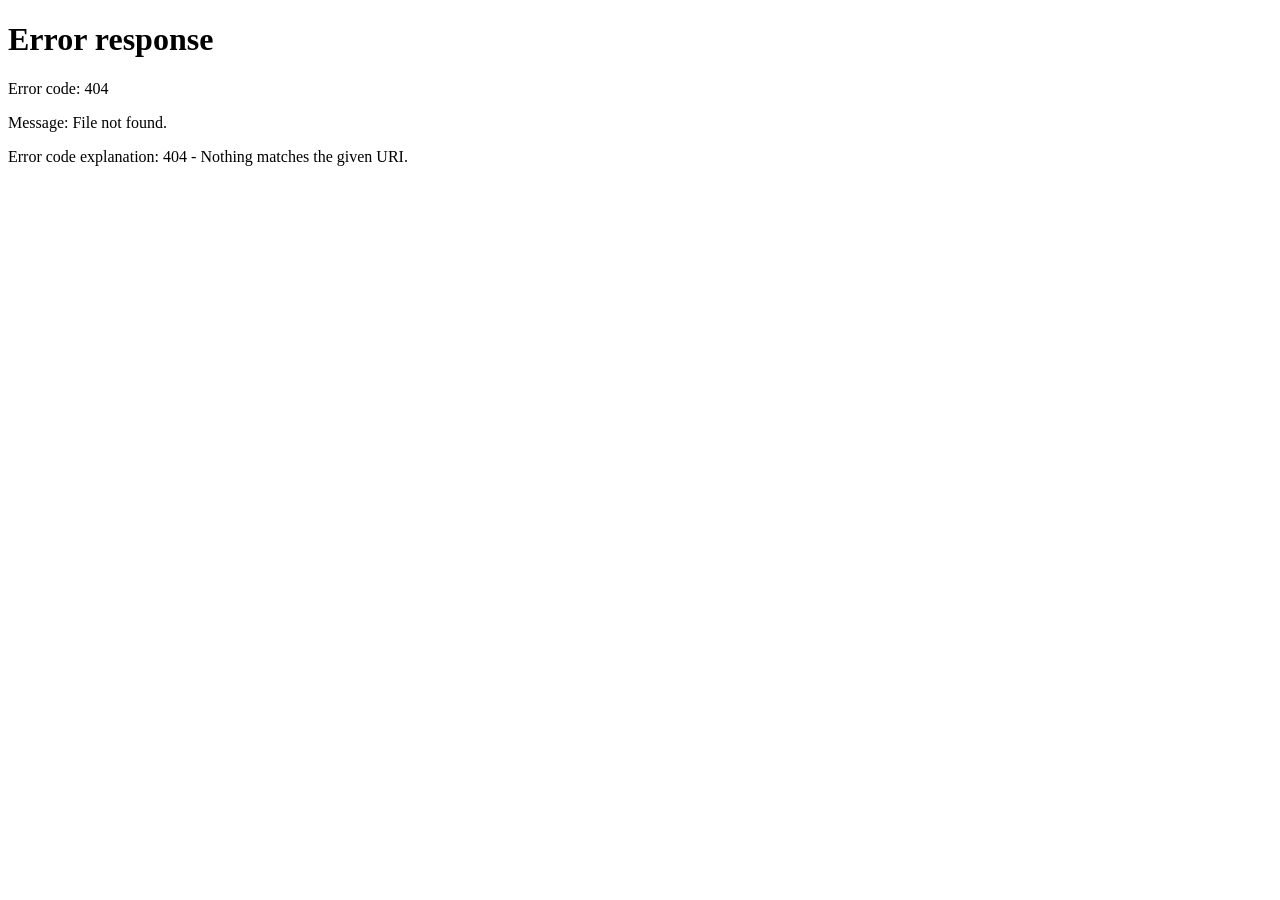
==== index.html @ f462ba38 "adding the index file" ====
<!DOCTYPE html>
<html lang="de">
<head>
    <meta charset="UTF-8">
    <meta name="viewport" content="width=device-width, initial-scale=1.0">
    <title>STACK BROS!</title>
    <meta http-equiv="refresh" content="0; url=Pages/HomePage/Home.html">
    <link rel="canonical" href="Pages/HomePage/Home.html">
</head>
<body>
    <p><a href="Pages/HomePage/Home.html">Hertz Ecke</a></p>
</body>
</html>
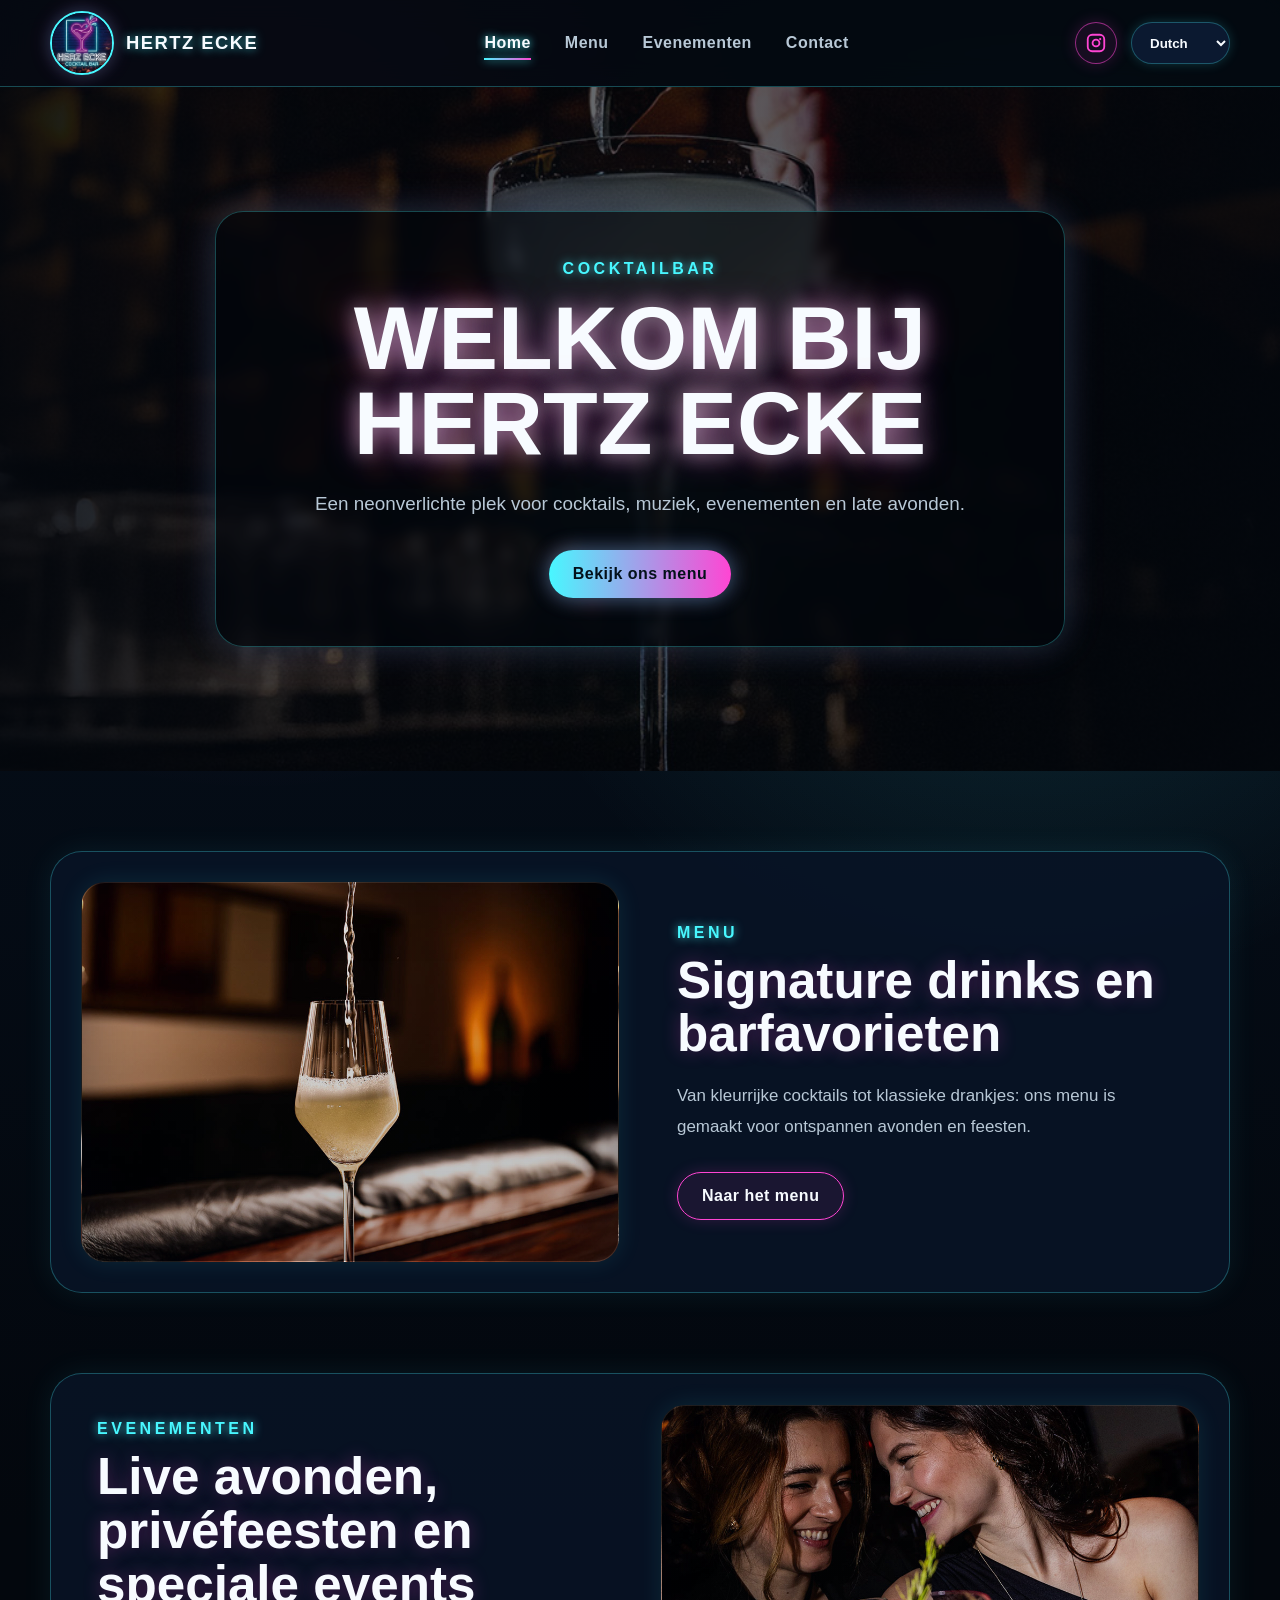
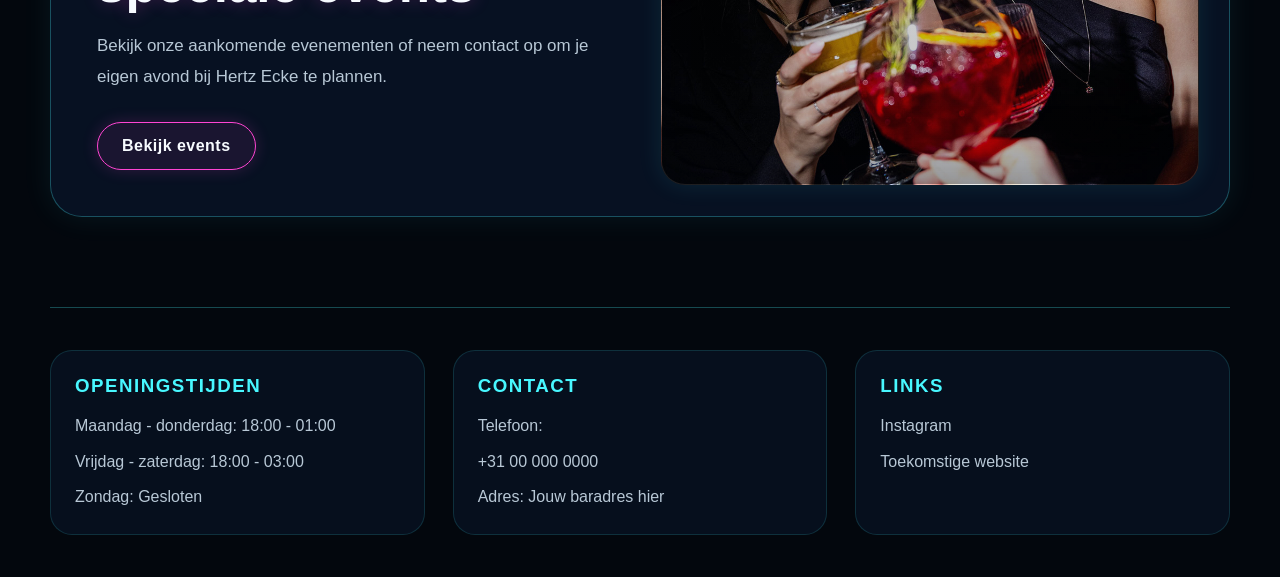
==== commit eb493def: "fixing a bug for naming the files" ====
--- a/index.html
+++ b/index.html
@@ -4,10 +4,10 @@
     <meta charset="UTF-8">
     <meta name="viewport" content="width=device-width, initial-scale=1.0">
     <title>STACK BROS!</title>
-    <meta http-equiv="refresh" content="0; url=Pages/HomePage/Home.html">
-    <link rel="canonical" href="Pages/HomePage/Home.html">
+    <meta http-equiv="refresh" content="0; url=pages/HomePage/Home.html">
+    <link rel="canonical" href="pages/HomePage/Home.html">
 </head>
 <body>
-    <p><a href="Pages/HomePage/Home.html">Hertz Ecke</a></p>
+    <p><a href="pages/HomePage/Home.html">Hertz Ecke</a></p>
 </body>
 </html>
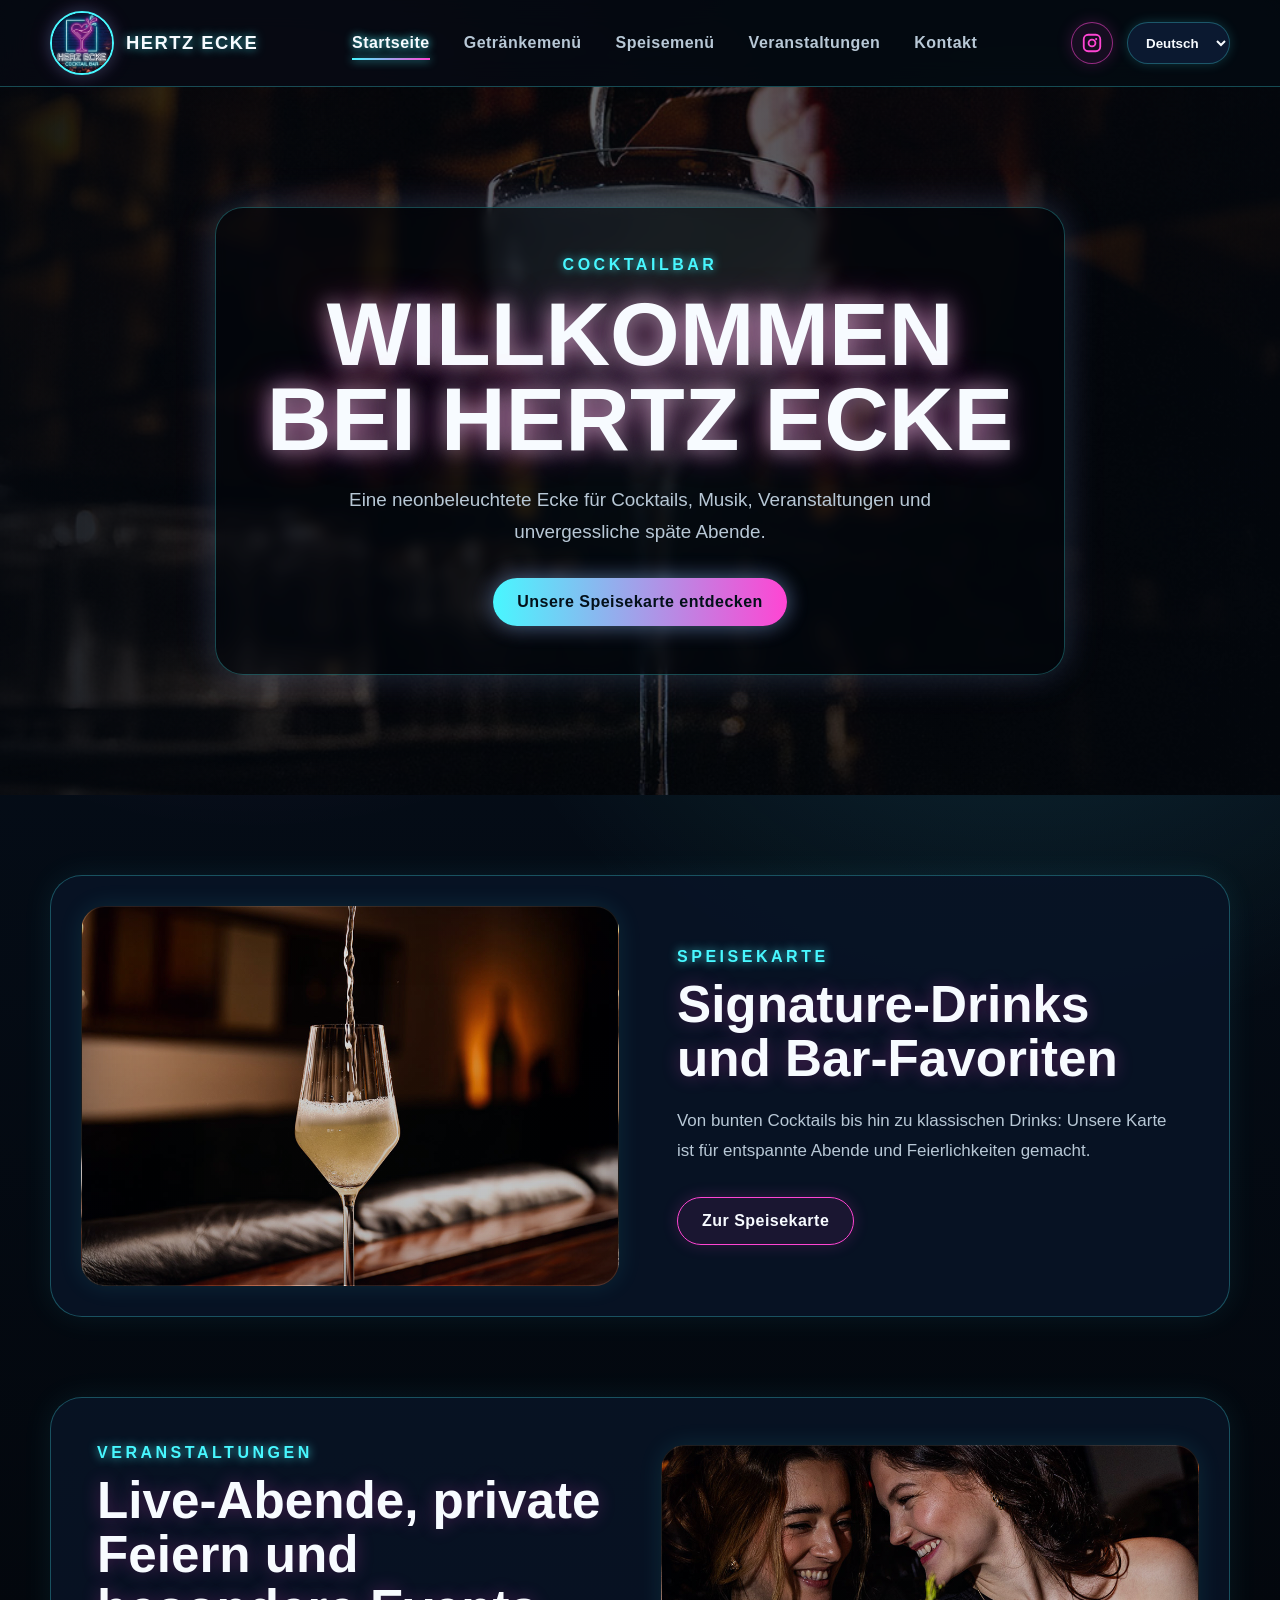
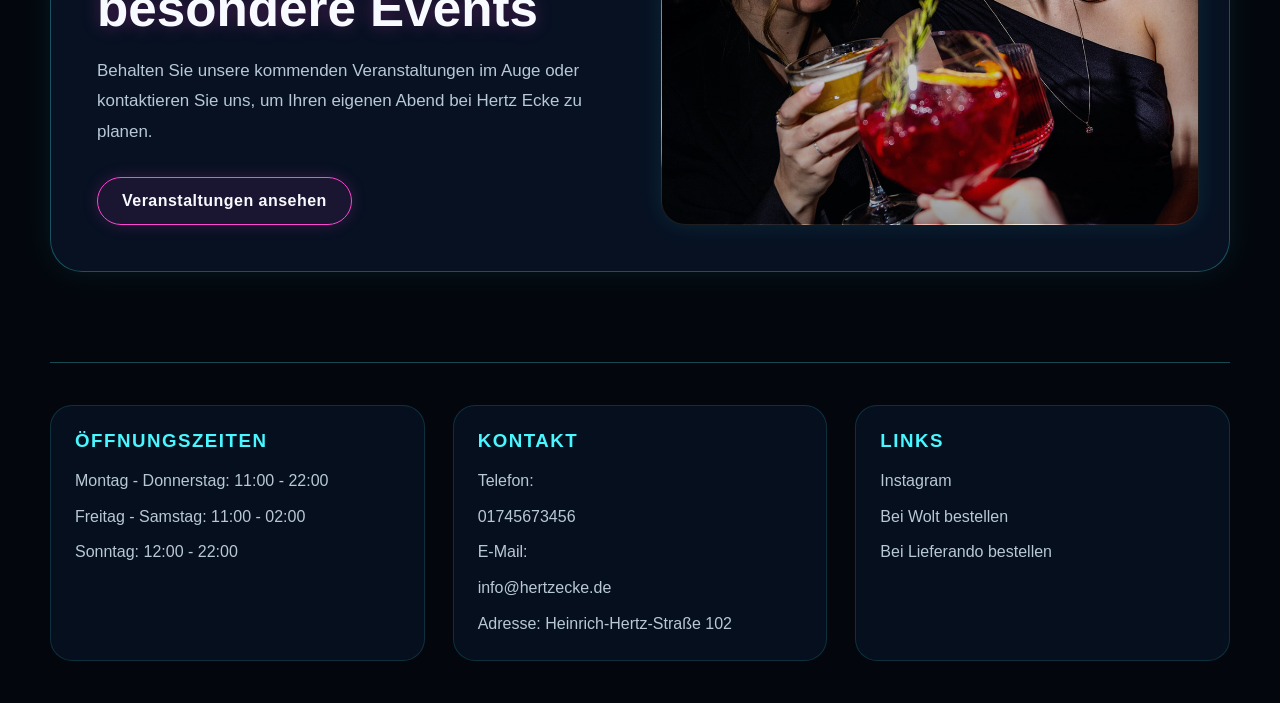
==== commit c27ffa86: "changing the structure of the files" ====
--- a/index.html
+++ b/index.html
@@ -1,13 +1,149 @@
 <!DOCTYPE html>
 <html lang="de">
+
 <head>
     <meta charset="UTF-8">
     <meta name="viewport" content="width=device-width, initial-scale=1.0">
-    <title>STACK BROS!</title>
-    <meta http-equiv="refresh" content="0; url=pages/HomePage/Home.html">
-    <link rel="canonical" href="pages/HomePage/Home.html">
+    <title>Hertz Ecke | Cocktailbar</title>
+    <link rel="shortcut icon" href="images/logo.jpg" type="image/x-icon">
+    <link rel="stylesheet" href="Home.css">
 </head>
+
 <body>
-    <p><a href="pages/HomePage/Home.html">Hertz Ecke</a></p>
+    <header class="site-header">
+        <nav class="navbar" aria-label="Hauptnavigation">
+            <a class="logo-link" href="index.html" aria-label="Hertz Ecke Startseite">
+                <img src="images/logo.jpg" alt="Hertz Ecke Logo" class="logo">
+                <span class="brand-name">Hertz Ecke</span>
+            </a>
+
+            <ul class="nav-links">
+                <li><a href="index.html" class="active" data-i18n="navHome">Startseite</a></li>
+                <li><a href="pages/MenuPage/DrinksMenu.html" data-i18n="navDrinksMenu">Getränkemenü</a></li>
+                <li><a href="pages/MenuPage/FoodMenu.html" data-i18n="navFoodMenu">Speisemenü</a></li>
+                <li><a href="pages/EventsPage/Events.html" data-i18n="navEvents">Veranstaltungen</a></li>
+                <li><a href="pages/ContactUsPage/ContactUs.html" data-i18n="navContact">Kontakt</a></li>
+            </ul>
+
+            <div class="nav-actions">
+                <a class="instagram-link"
+                    href="https://www.instagram.com/hertzecke/?utm_source=ig_web_button_share_sheet" target="_blank"
+                    rel="noopener noreferrer" aria-label="Instagram">
+                    <svg viewBox="0 0 24 24" aria-hidden="true">
+                        <path
+                            d="M7.8 2h8.4A5.8 5.8 0 0 1 22 7.8v8.4a5.8 5.8 0 0 1-5.8 5.8H7.8A5.8 5.8 0 0 1 2 16.2V7.8A5.8 5.8 0 0 1 7.8 2Zm0 2A3.8 3.8 0 0 0 4 7.8v8.4A3.8 3.8 0 0 0 7.8 20h8.4a3.8 3.8 0 0 0 3.8-3.8V7.8A3.8 3.8 0 0 0 16.2 4H7.8Zm8.75 2.5a1.2 1.2 0 1 1 0 2.4 1.2 1.2 0 0 1 0-2.4ZM12 7.25A4.75 4.75 0 1 1 12 16.75 4.75 4.75 0 0 1 12 7.25Zm0 2A2.75 2.75 0 1 0 12 14.75 2.75 2.75 0 0 0 12 9.25Z" />
+                    </svg>
+                </a>
+
+                <select id="languageSelect" class="language-select" aria-label="Sprache wählen">
+                    <option value="de">Deutsch</option>
+                    <option value="en">English</option>
+                </select>
+            </div>
+        </nav>
+    </header>
+
+    <main>
+        <section class="hero-section">
+            <div class="hero-overlay"></div>
+            <div class="hero-content">
+                <p class="eyebrow" data-i18n="heroEyebrow">Cocktailbar</p>
+                <h1 data-i18n="heroTitle">Willkommen bei Hertz Ecke</h1>
+                <p data-i18n="heroText">Eine neonbeleuchtete Ecke für Cocktails, Musik, Veranstaltungen und
+                    unvergessliche späte Abende.</p>
+                <a href="pages/MenuPage/DrinksMenu.html" class="primary-button" data-i18n="heroButton">Unsere Speisekarte
+                    entdecken</a>
+            </div>
+        </section>
+
+        <section class="feature-section menu-preview">
+            <div class="feature-image" role="img" aria-label="Cocktails an der Bar"></div>
+            <div class="feature-content">
+                <p class="section-label" data-i18n="menuLabel">Getränkemenü</p>
+                <h2 data-i18n="menuTitle">Signature-Drinks und Bar-Favoriten</h2>
+                <p data-i18n="menuText">Von bunten Cocktails bis hin zu klassischen Drinks: Unsere Karte ist für
+                    entspannte Abende und Feierlichkeiten gemacht.</p>
+                <a href="pages/MenuPage/DrinksMenu.html" class="secondary-button" data-i18n="menuButton">Zur Speisekarte</a>
+            </div>
+        </section>
+
+        <section class="feature-section events-preview reverse">
+            <div class="feature-image" role="img" aria-label="Veranstaltungsabend in der Bar"></div>
+            <div class="feature-content">
+                <p class="section-label" data-i18n="eventsLabel">Veranstaltungen</p>
+                <h2 data-i18n="eventsTitle">Live-Abende, private Feiern und besondere Events</h2>
+                <p data-i18n="eventsText">Behalten Sie unsere kommenden Veranstaltungen im Auge oder kontaktieren Sie
+                    uns, um Ihren eigenen Abend bei Hertz Ecke zu planen.</p>
+                <a href="pages/EventsPage/Events.html" class="secondary-button" data-i18n="eventsButton">Veranstaltungen
+                    ansehen</a>
+            </div>
+        </section>
+    </main>
+
+    <footer class="site-footer">
+        <div class="footer-column">
+            <h3 data-i18n="footerHoursTitle">Öffnungszeiten</h3>
+            <p data-i18n="footerHoursWeek">Montag - Donnerstag: 11:00 - 22:00</p>
+            <p data-i18n="footerHoursWeekend">Freitag - Samstag: 11:00 - 02:00</p>
+            <p data-i18n="footerHoursSunday">Sonntag: 12:00 - 22:00</p>
+        </div>
+
+        <div class="footer-column">
+            <h3 data-i18n="footerContactTitle">Kontakt</h3>
+            <p><span data-i18n="footerPhone">Telefon:</span> <a href="tel:01745673456">01745673456</a></p>
+            <p><span data-i18n="footerEmail">E-Mail:</span> <a href="mailto:info@hertzecke.de">info@hertzecke.de</a></p>
+            <p><span data-i18n="footerAddress">Adresse:</span> <span
+                    data-i18n="footerAddressValue">Heinrich-Hertz-Straße 102</span></p>
+        </div>
+
+        <div class="footer-column">
+            <h3 data-i18n="footerLinksTitle">Links</h3>
+            <a href="https://www.instagram.com/hertzecke/?utm_source=ig_web_button_share_sheet" target="_blank"
+                rel="noopener noreferrer">Instagram</a>
+            <a href="https://wolt.com/de/deu?tld=de" data-i18n="footerWebsiteWolt">Bei Wolt bestellen</a>
+            <a href="https://www.lieferando.de/" data-i18n="footerWebsiteLieferando">Bei Lieferando bestellen</a>
+        </div>
+    </footer>
+
+    <script>
+        const translations = {
+            de: {
+                navHome: 'Startseite', navDrinksMenu: 'Getränkemenü', navEvents: 'Veranstaltungen', navContact: 'Kontakt',
+                heroEyebrow: 'Cocktailbar', heroTitle: 'Willkommen bei Hertz Ecke', heroText: 'Eine neonbeleuchtete Ecke für Cocktails, Musik, Veranstaltungen und unvergessliche späte Abende.', heroButton: 'Unsere Speisekarte entdecken',
+                menuLabel: 'Speisekarte', menuTitle: 'Signature-Drinks und Bar-Favoriten', menuText: 'Von bunten Cocktails bis hin zu klassischen Drinks: Unsere Karte ist für entspannte Abende und Feierlichkeiten gemacht.', menuButton: 'Zur Speisekarte',
+                eventsLabel: 'Veranstaltungen', eventsTitle: 'Live-Abende, private Feiern und besondere Events', eventsText: 'Behalten Sie unsere kommenden Veranstaltungen im Auge oder kontaktieren Sie uns, um Ihren eigenen Abend bei Hertz Ecke zu planen.', eventsButton: 'Veranstaltungen ansehen',
+                footerHoursTitle: 'Öffnungszeiten', footerHoursWeek: 'Montag - Donnerstag: 11:00 - 22:00', footerHoursWeekend: 'Freitag - Samstag: 11:00 - 02:00', footerHoursSunday: 'Sonntag: 12:00 - 22:00',
+                footerContactTitle: 'Kontakt', footerPhone: 'Telefon:', footerEmail: 'E-Mail:', footerAddress: 'Adresse:', footerAddressValue: 'Heinrich-Hertz-Straße 102', footerLinksTitle: 'Links', footerWebsiteWolt: 'Bei Wolt bestellen', footerWebsiteLieferando: 'Bei Lieferando bestellen'
+            },
+            en: {
+                navHome: 'Home', navDrinksMenu: 'Drinks Menu', navFoodMenu: 'Food Menu', navEvents: 'Events', navContact: 'Contact us',
+                heroEyebrow: 'Cocktail bar', heroTitle: 'Welcome to Hertz Ecke', heroText: 'A neon-lit corner for cocktails, music, events and late-night memories.', heroButton: 'Explore our menu',
+                menuLabel: 'Drinks Menu', menuTitle: 'Signature drinks and bar favorites', menuText: 'From colorful cocktails to classic drinks, our menu is made for relaxed evenings and celebrations.', menuButton: 'Go to menu',
+                eventsLabel: 'Events', eventsTitle: 'Live nights, private parties and special events', eventsText: 'Keep an eye on our upcoming events or contact us to plan your own night at Hertz Ecke.', eventsButton: 'View events',
+                footerHoursTitle: 'Working hours', footerHoursWeek: 'Monday - Thursday: 11:00 - 22:00', footerHoursWeekend: 'Friday - Saturday: 11:00 - 02:00', footerHoursSunday: 'Sunday: 12:00 - 22:00',
+                footerContactTitle: 'Contact', footerPhone: 'Phone:', footerEmail: 'E-Mail:', footerAddress: 'Address:', footerAddressValue: 'Heinrich-Hertz-Straße 102',
+                footerLinksTitle: 'Links', footerWebsiteWolt: 'Order from Wolt', footerWebsiteLieferando: 'Order from Lieferando'
+            }
+        };
+
+        const languageSelect = document.getElementById('languageSelect');
+        const translatableElements = document.querySelectorAll('[data-i18n]');
+
+        function setLanguage(language) {
+            translatableElements.forEach((element) => {
+                const key = element.getAttribute('data-i18n');
+                if (translations[language][key]) element.textContent = translations[language][key];
+            });
+            document.documentElement.lang = language;
+            localStorage.setItem('hertzEckeLanguage', language);
+        }
+
+        languageSelect.addEventListener('change', (event) => setLanguage(event.target.value));
+
+        const savedLanguage = localStorage.getItem('hertzEckeLanguage') || 'de';
+        languageSelect.value = savedLanguage;
+        setLanguage(savedLanguage);
+    </script>
 </body>
-</html>
+
+</html>
--- a/Home.css
+++ b/Home.css
@@ -0,0 +1,431 @@
+:root {
+    --dark: #06111f;
+    --dark-2: #0b1930;
+    --cyan: #48f7ff;
+    --cyan-soft: rgba(72, 247, 255, 0.18);
+    --pink: #ff45d3;
+    --pink-soft: rgba(255, 69, 211, 0.18);
+    --white: #f7fbff;
+    --muted: #b8c8d6;
+    --card: rgba(8, 20, 38, 0.88);
+    --border: rgba(72, 247, 255, 0.28);
+    /* Change this image later for the banner/home hero. */
+    --hero-image: url('../../images/ciu-die-bar-cocktails_4.jpg');
+}
+
+* {
+    box-sizing: border-box;
+    margin: 0;
+    padding: 0;
+}
+
+html {
+    background-color: var(--card);
+    scroll-behavior: smooth;
+}
+
+body {
+    min-height: 100vh;
+    font-family: Arial, Helvetica, sans-serif;
+    color: var(--white);
+    background:
+        radial-gradient(circle at 20% 10%, rgba(255, 69, 211, 0.18), transparent 26%),
+        radial-gradient(circle at 80% 20%, rgba(72, 247, 255, 0.16), transparent 28%),
+        linear-gradient(180deg, var(--dark), #03070d 70%);
+}
+
+img {
+    display: block;
+    max-width: 100%;
+}
+
+a {
+    color: inherit;
+    text-decoration: none;
+}
+
+.site-header {
+    position: sticky;
+    top: 0;
+    z-index: 50;
+    background: rgba(3, 7, 13, 0.86);
+    border-bottom: 1px solid var(--border);
+    backdrop-filter: blur(14px);
+}
+
+.navbar {
+    width: min(1180px, calc(100% - 32px));
+    min-height: 86px;
+    margin: 0 auto;
+    display: grid;
+    grid-template-columns: auto 1fr auto;
+    align-items: center;
+    gap: 24px;
+}
+
+.logo-link {
+    display: flex;
+    align-items: center;
+    gap: 12px;
+}
+
+.logo {
+    width: 64px;
+    height: 64px;
+    object-fit: cover;
+    border-radius: 50%;
+    border: 2px solid var(--cyan);
+    box-shadow: 0 0 16px var(--cyan-soft), 0 0 22px var(--pink-soft);
+}
+
+.brand-name {
+    font-size: 1.15rem;
+    font-weight: 800;
+    letter-spacing: 0.08em;
+    text-transform: uppercase;
+    text-shadow: 0 0 10px rgba(72, 247, 255, 0.7);
+}
+
+.nav-links {
+    list-style: none;
+    display: flex;
+    align-items: center;
+    justify-content: center;
+    gap: 34px;
+}
+
+.nav-links a {
+    position: relative;
+    color: var(--muted);
+    font-weight: 700;
+    letter-spacing: 0.03em;
+    transition: color 0.2s ease, text-shadow 0.2s ease;
+}
+
+.nav-links a::after {
+    content: '';
+    position: absolute;
+    left: 0;
+    bottom: -9px;
+    width: 0;
+    height: 2px;
+    background: linear-gradient(90deg, var(--cyan), var(--pink));
+    box-shadow: 0 0 10px var(--cyan);
+    transition: width 0.2s ease;
+}
+
+.nav-links a:hover,
+.nav-links a.active {
+    color: var(--white);
+    text-shadow: 0 0 9px var(--cyan);
+}
+
+.nav-links a:hover::after,
+.nav-links a.active::after {
+    width: 100%;
+}
+
+.nav-actions {
+    display: flex;
+    align-items: center;
+    justify-content: flex-end;
+    gap: 14px;
+}
+
+.instagram-link {
+    width: 42px;
+    height: 42px;
+    display: grid;
+    place-items: center;
+    border: 1px solid rgba(255, 69, 211, 0.55);
+    border-radius: 50%;
+    background: rgba(255, 69, 211, 0.08);
+    box-shadow: 0 0 16px var(--pink-soft);
+    transition: transform 0.2s ease, box-shadow 0.2s ease;
+}
+
+.instagram-link:hover {
+    transform: translateY(-2px);
+    box-shadow: 0 0 24px rgba(255, 69, 211, 0.45);
+}
+
+.instagram-link svg {
+    width: 22px;
+    height: 22px;
+    fill: var(--pink);
+}
+
+.language-select {
+    min-height: 42px;
+    color: var(--white);
+    background: var(--dark-2);
+    border: 1px solid var(--border);
+    border-radius: 999px;
+    padding: 0 14px;
+    outline: none;
+    font-weight: 700;
+    box-shadow: 0 0 12px var(--cyan-soft);
+}
+
+
+.hero-section {
+    position: relative;
+    min-height: 76vh;
+    display: grid;
+    place-items: center;
+    padding: 120px 20px;
+    background-image: var(--hero-image);
+    background-size: cover;
+    background-position: center;
+    overflow: hidden;
+}
+
+.hero-overlay {
+    position: absolute;
+    inset: 0;
+    background:
+        linear-gradient(90deg, rgba(3, 7, 13, 0.92), rgba(3, 7, 13, 0.58), rgba(3, 7, 13, 0.92)),
+        radial-gradient(circle at center, rgba(72, 247, 255, 0.12), transparent 46%);
+}
+
+.hero-content {
+    position: relative;
+    width: min(850px, 100%);
+    padding: 48px;
+    text-align: center;
+    background: rgba(3, 7, 13, 0.56);
+    border: 1px solid var(--border);
+    border-radius: 28px;
+    box-shadow: 0 0 34px rgba(72, 247, 255, 0.15), 0 0 46px rgba(255, 69, 211, 0.10);
+    backdrop-filter: blur(6px);
+}
+
+.eyebrow,
+.section-label {
+    color: var(--cyan);
+    font-weight: 800;
+    letter-spacing: 0.22em;
+    text-transform: uppercase;
+    text-shadow: 0 0 10px rgba(72, 247, 255, 0.8);
+}
+
+.hero-content h1 {
+    margin-top: 18px;
+    font-size: clamp(2.5rem, 7vw, 5.8rem);
+    line-height: 0.95;
+    text-transform: uppercase;
+    text-shadow: 0 0 20px rgba(255, 255, 255, 0.48), 0 0 32px rgba(255, 69, 211, 0.52);
+}
+
+.hero-content p:not(.eyebrow) {
+    width: min(680px, 100%);
+    margin: 22px auto 0;
+    color: var(--muted);
+    font-size: 1.18rem;
+    line-height: 1.7;
+}
+
+.primary-button,
+.secondary-button {
+    display: inline-flex;
+    align-items: center;
+    justify-content: center;
+    min-height: 48px;
+    margin-top: 30px;
+    padding: 0 24px;
+    border-radius: 999px;
+    font-weight: 800;
+    letter-spacing: 0.03em;
+    transition: transform 0.2s ease, box-shadow 0.2s ease;
+}
+
+.primary-button {
+    color: #03101a;
+    background: linear-gradient(90deg, var(--cyan), var(--pink));
+    box-shadow: 0 0 22px rgba(72, 247, 255, 0.35), 0 0 22px rgba(255, 69, 211, 0.25);
+}
+
+.secondary-button {
+    color: var(--white);
+    border: 1px solid var(--pink);
+    background: rgba(255, 69, 211, 0.08);
+    box-shadow: 0 0 16px var(--pink-soft);
+}
+
+.primary-button:hover,
+.secondary-button:hover {
+    transform: translateY(-2px);
+}
+
+.feature-section {
+    width: min(1180px, calc(100% - 32px));
+    margin: 80px auto;
+    display: grid;
+    grid-template-columns: 1fr 1fr;
+    gap: 42px;
+    align-items: center;
+    padding: 30px;
+    border: 1px solid var(--border);
+    border-radius: 32px;
+    background: var(--card);
+    box-shadow: 0 0 30px rgba(72, 247, 255, 0.08);
+}
+
+.feature-section.reverse .feature-image {
+    order: 2;
+}
+
+.feature-image {
+    min-height: 380px;
+    border-radius: 24px;
+    background-size: cover;
+    background-position: center;
+    border: 1px solid rgba(255, 255, 255, 0.1);
+    box-shadow: inset 0 0 70px rgba(3, 7, 13, 0.35), 0 0 24px rgba(72, 247, 255, 0.10);
+}
+
+.menu-preview .feature-image {
+    background-image: linear-gradient(rgba(3, 7, 13, 0.08), rgba(3, 7, 13, 0.30)), url('../../images/Menu-banner.jpg');
+}
+
+.events-preview .feature-image {
+    background-image: linear-gradient(rgba(3, 7, 13, 0.08), rgba(3, 7, 13, 0.30)), url('../../images/Events-banner.jpg');
+}
+
+.feature-content {
+    padding: 16px;
+}
+
+.feature-content h2 {
+    margin-top: 12px;
+    font-size: clamp(2rem, 4vw, 3.4rem);
+    line-height: 1.05;
+    text-shadow: 0 0 18px rgba(255, 69, 211, 0.28);
+}
+
+.feature-content p:not(.section-label) {
+    margin-top: 20px;
+    color: var(--muted);
+    font-size: 1.06rem;
+    line-height: 1.8;
+}
+
+.site-footer {
+    width: min(1180px, calc(100% - 32px));
+    margin: 90px auto 0;
+    padding: 42px 0;
+    display: grid;
+    grid-template-columns: repeat(3, 1fr);
+    gap: 28px;
+    border-top: 1px solid var(--border);
+}
+
+.footer-column {
+    padding: 24px;
+    border-radius: 22px;
+    background: rgba(8, 20, 38, 0.66);
+    border: 1px solid rgba(72, 247, 255, 0.14);
+}
+
+.footer-column h3 {
+    margin-bottom: 16px;
+    color: var(--cyan);
+    text-transform: uppercase;
+    letter-spacing: 0.08em;
+}
+
+.footer-column p,
+.footer-column a {
+    display: block;
+    margin-top: 10px;
+    color: var(--muted);
+    line-height: 1.6;
+}
+
+.footer-column a:hover {
+    color: var(--pink);
+    text-shadow: 0 0 8px rgba(255, 69, 211, 0.6);
+}
+
+@media (max-width: 900px) {
+    .navbar {
+        grid-template-columns: 1fr;
+        gap: 14px;
+        padding: 14px 0 16px;
+    }
+
+    .logo-link,
+    .nav-links,
+    .nav-actions {
+        justify-self: center;
+    }
+
+    .nav-links {
+        width: 100%;
+        flex-wrap: wrap;
+        justify-content: center;
+        gap: 14px 24px;
+        padding: 10px 0;
+        border-top: 1px solid var(--border);
+        border-bottom: 1px solid var(--border);
+    }
+
+    .nav-actions {
+        justify-content: center;
+    }
+
+    .feature-section,
+    .site-footer {
+        grid-template-columns: 1fr;
+    }
+
+    .feature-section.reverse .feature-image {
+        order: 0;
+    }
+}
+
+@media (max-width: 560px) {
+    .navbar {
+        width: min(100% - 22px, 1180px);
+        gap: 12px;
+    }
+
+    .nav-links {
+        gap: 12px 16px;
+        font-size: 0.88rem;
+    }
+
+    .brand-name {
+        display: none;
+    }
+
+    .logo {
+        width: 56px;
+        height: 56px;
+    }
+
+    .hero-section {
+        min-height: 68vh;
+        padding: 82px 14px;
+    }
+
+    .hero-content {
+        padding: 30px 18px;
+        border-radius: 22px;
+    }
+
+    .feature-section {
+        margin: 46px auto;
+        padding: 18px;
+        border-radius: 24px;
+    }
+
+    .feature-image {
+        min-height: 260px;
+    }
+
+    .site-footer {
+        margin-top: 54px;
+        padding-bottom: 28px;
+    }
+}
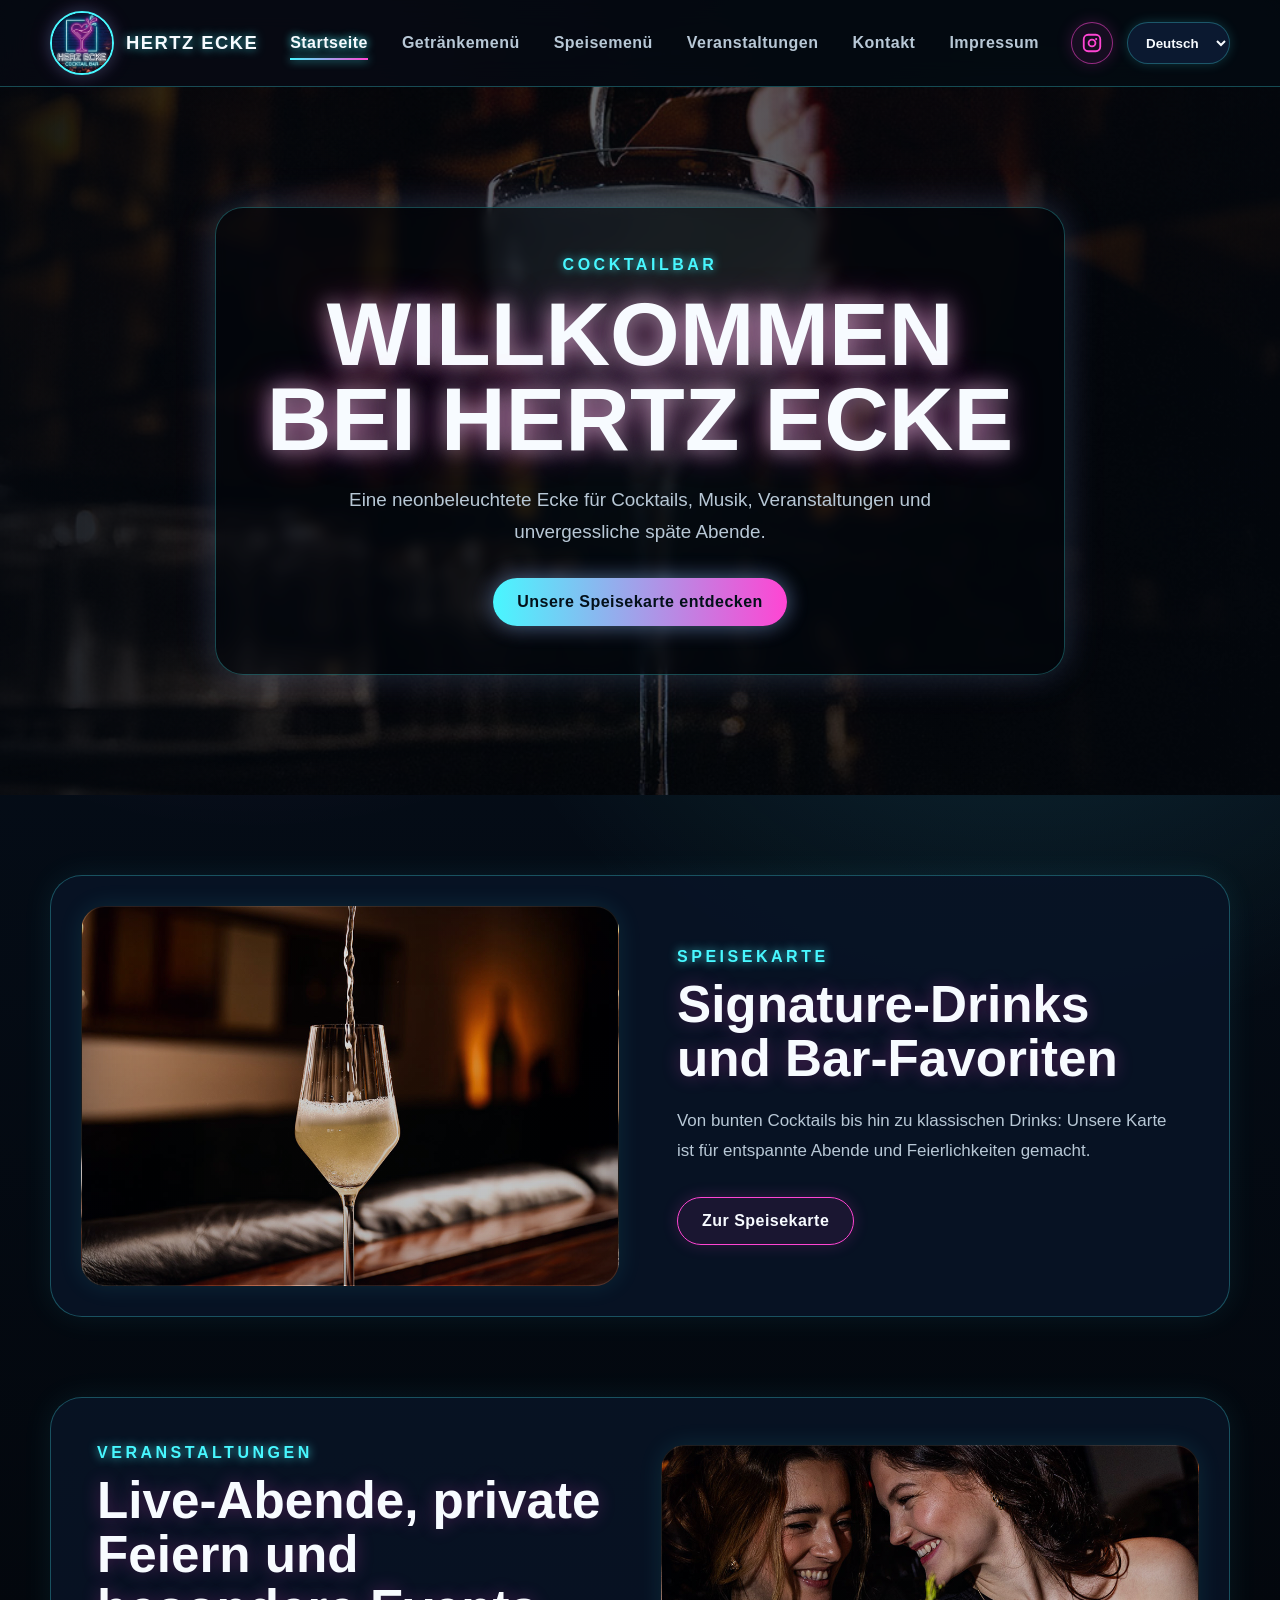
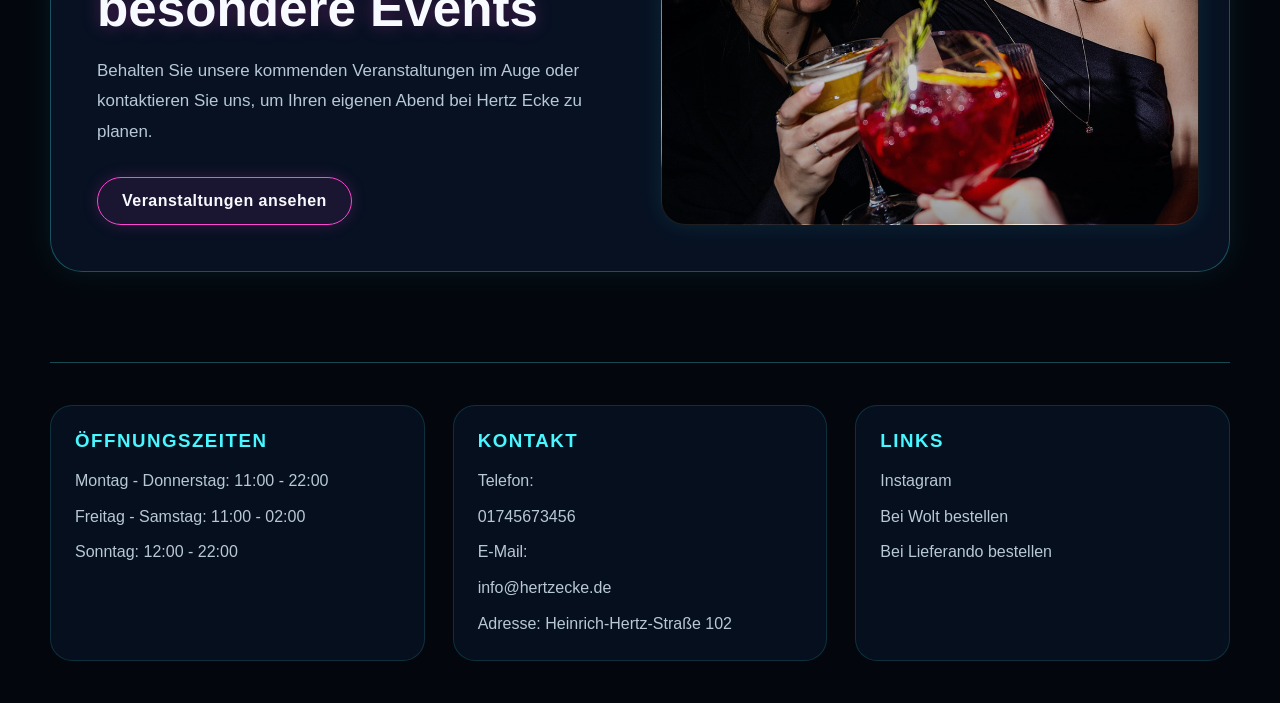
==== commit 7a7999ed: "impressum page implemented" ====
--- a/index.html
+++ b/index.html
@@ -23,6 +23,7 @@
                 <li><a href="pages/MenuPage/FoodMenu.html" data-i18n="navFoodMenu">Speisemenü</a></li>
                 <li><a href="pages/EventsPage/Events.html" data-i18n="navEvents">Veranstaltungen</a></li>
                 <li><a href="pages/ContactUsPage/ContactUs.html" data-i18n="navContact">Kontakt</a></li>
+                <li><a href="pages/ImpressumPage/Impressum.html">Impressum</a></li>
             </ul>
 
             <div class="nav-actions">
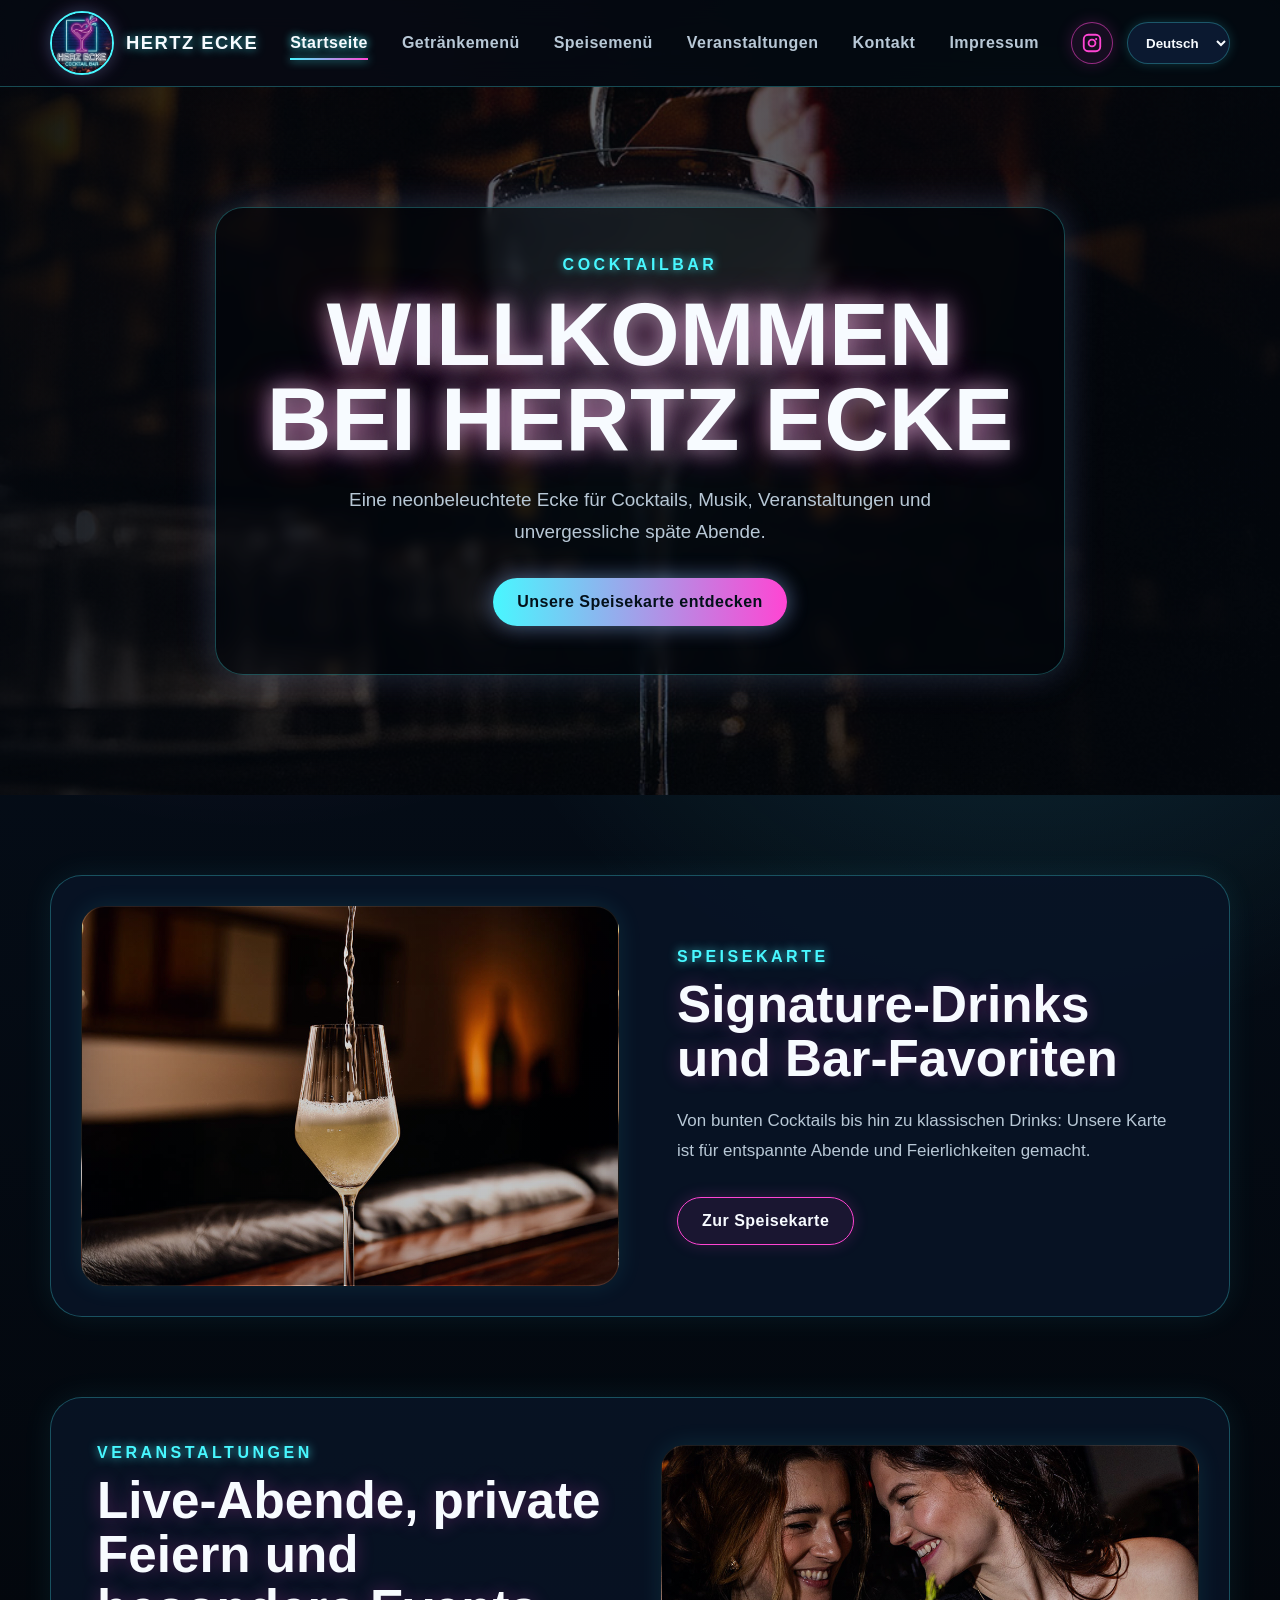
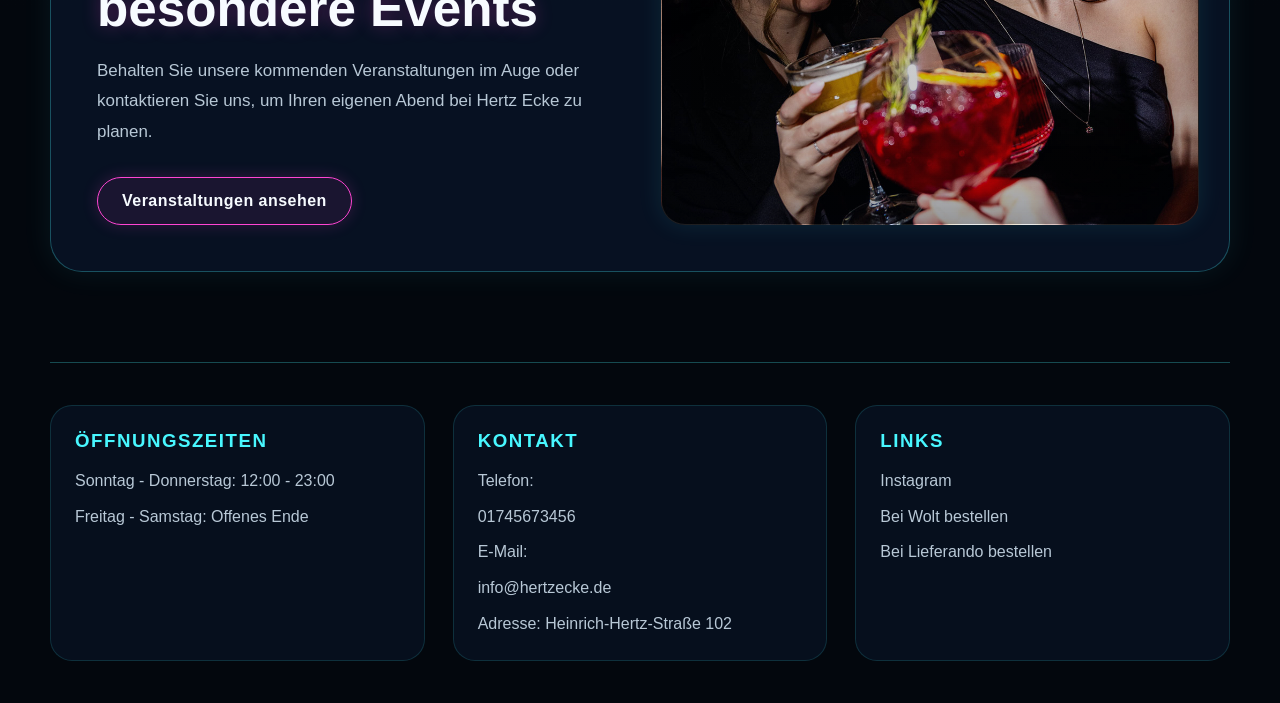
==== commit d905b926: "changing working hours" ====
--- a/index.html
+++ b/index.html
@@ -84,9 +84,8 @@
     <footer class="site-footer">
         <div class="footer-column">
             <h3 data-i18n="footerHoursTitle">Öffnungszeiten</h3>
-            <p data-i18n="footerHoursWeek">Montag - Donnerstag: 11:00 - 22:00</p>
-            <p data-i18n="footerHoursWeekend">Freitag - Samstag: 11:00 - 02:00</p>
-            <p data-i18n="footerHoursSunday">Sonntag: 12:00 - 22:00</p>
+            <p data-i18n="footerHoursWeek">Sonntag - Donnerstag: 12:00 - 23:00</p>
+            <p data-i18n="footerHoursWeekend">Freitag - Samstag: Offenes Ende</p>
         </div>
 
         <div class="footer-column">
@@ -109,19 +108,19 @@
     <script>
         const translations = {
             de: {
-                navHome: 'Startseite', navDrinksMenu: 'Getränkemenü', navEvents: 'Veranstaltungen', navContact: 'Kontakt',
+                navHome: 'Startseite', navDrinksMenu: 'Getränkemenü', navEvents: 'Veranstaltungen', navContact: 'Kontakt', navImpressum: 'Impressum',
                 heroEyebrow: 'Cocktailbar', heroTitle: 'Willkommen bei Hertz Ecke', heroText: 'Eine neonbeleuchtete Ecke für Cocktails, Musik, Veranstaltungen und unvergessliche späte Abende.', heroButton: 'Unsere Speisekarte entdecken',
                 menuLabel: 'Speisekarte', menuTitle: 'Signature-Drinks und Bar-Favoriten', menuText: 'Von bunten Cocktails bis hin zu klassischen Drinks: Unsere Karte ist für entspannte Abende und Feierlichkeiten gemacht.', menuButton: 'Zur Speisekarte',
                 eventsLabel: 'Veranstaltungen', eventsTitle: 'Live-Abende, private Feiern und besondere Events', eventsText: 'Behalten Sie unsere kommenden Veranstaltungen im Auge oder kontaktieren Sie uns, um Ihren eigenen Abend bei Hertz Ecke zu planen.', eventsButton: 'Veranstaltungen ansehen',
-                footerHoursTitle: 'Öffnungszeiten', footerHoursWeek: 'Montag - Donnerstag: 11:00 - 22:00', footerHoursWeekend: 'Freitag - Samstag: 11:00 - 02:00', footerHoursSunday: 'Sonntag: 12:00 - 22:00',
+                footerHoursTitle: 'Öffnungszeiten', footerHoursWeek: 'Sonntag - Donnerstag: 12:00 - 23:00', footerHoursWeekend: 'Freitag - Samstag: Offenes Ende',
                 footerContactTitle: 'Kontakt', footerPhone: 'Telefon:', footerEmail: 'E-Mail:', footerAddress: 'Adresse:', footerAddressValue: 'Heinrich-Hertz-Straße 102', footerLinksTitle: 'Links', footerWebsiteWolt: 'Bei Wolt bestellen', footerWebsiteLieferando: 'Bei Lieferando bestellen'
             },
             en: {
-                navHome: 'Home', navDrinksMenu: 'Drinks Menu', navFoodMenu: 'Food Menu', navEvents: 'Events', navContact: 'Contact us',
+                navHome: 'Home', navDrinksMenu: 'Drinks Menu', navFoodMenu: 'Food Menu', navEvents: 'Events', navContact: 'Contact us', navImpressum: 'Law Notice',
                 heroEyebrow: 'Cocktail bar', heroTitle: 'Welcome to Hertz Ecke', heroText: 'A neon-lit corner for cocktails, music, events and late-night memories.', heroButton: 'Explore our menu',
                 menuLabel: 'Drinks Menu', menuTitle: 'Signature drinks and bar favorites', menuText: 'From colorful cocktails to classic drinks, our menu is made for relaxed evenings and celebrations.', menuButton: 'Go to menu',
                 eventsLabel: 'Events', eventsTitle: 'Live nights, private parties and special events', eventsText: 'Keep an eye on our upcoming events or contact us to plan your own night at Hertz Ecke.', eventsButton: 'View events',
-                footerHoursTitle: 'Working hours', footerHoursWeek: 'Monday - Thursday: 11:00 - 22:00', footerHoursWeekend: 'Friday - Saturday: 11:00 - 02:00', footerHoursSunday: 'Sunday: 12:00 - 22:00',
+                footerHoursTitle: 'Working hours', footerHoursWeek: 'Sunday - Thursday: 12:00 - 23:00', footerHoursWeekend: 'Friday - Saturday: Open end',
                 footerContactTitle: 'Contact', footerPhone: 'Phone:', footerEmail: 'E-Mail:', footerAddress: 'Address:', footerAddressValue: 'Heinrich-Hertz-Straße 102',
                 footerLinksTitle: 'Links', footerWebsiteWolt: 'Order from Wolt', footerWebsiteLieferando: 'Order from Lieferando'
             }
